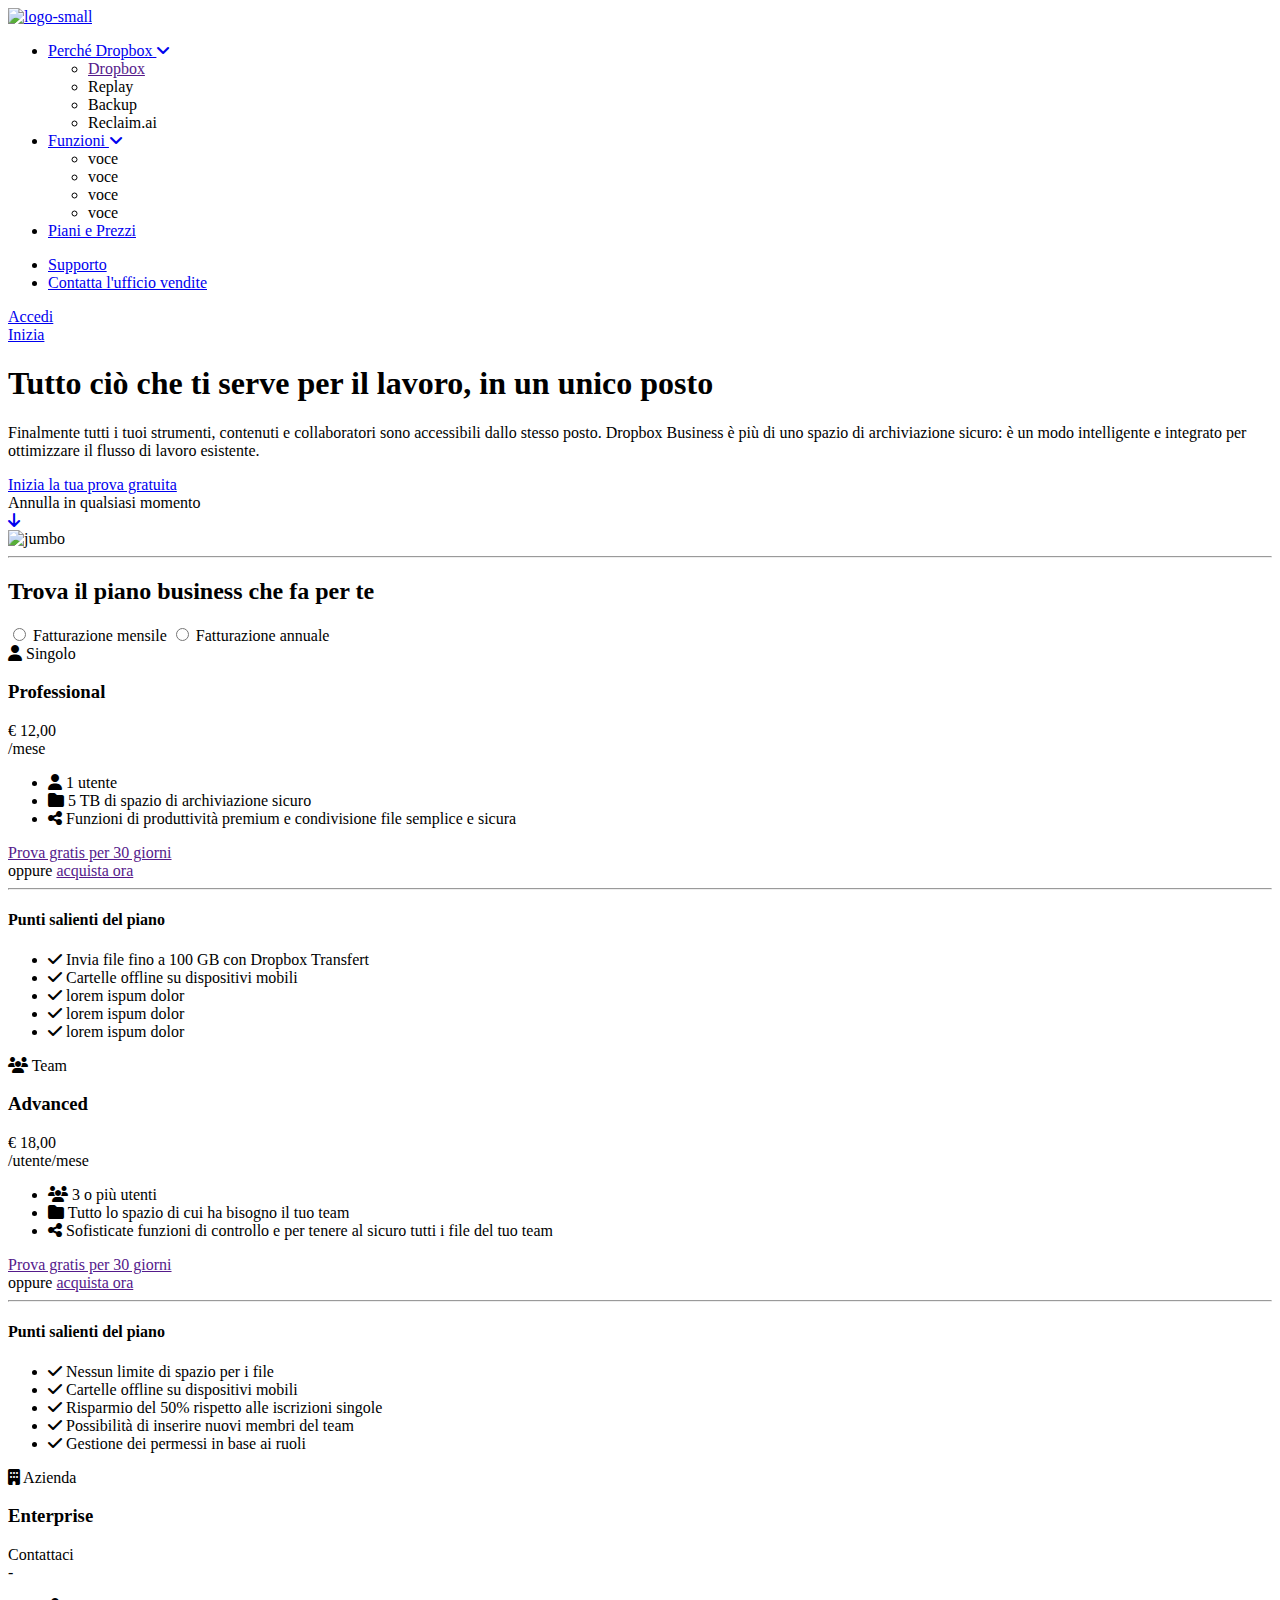
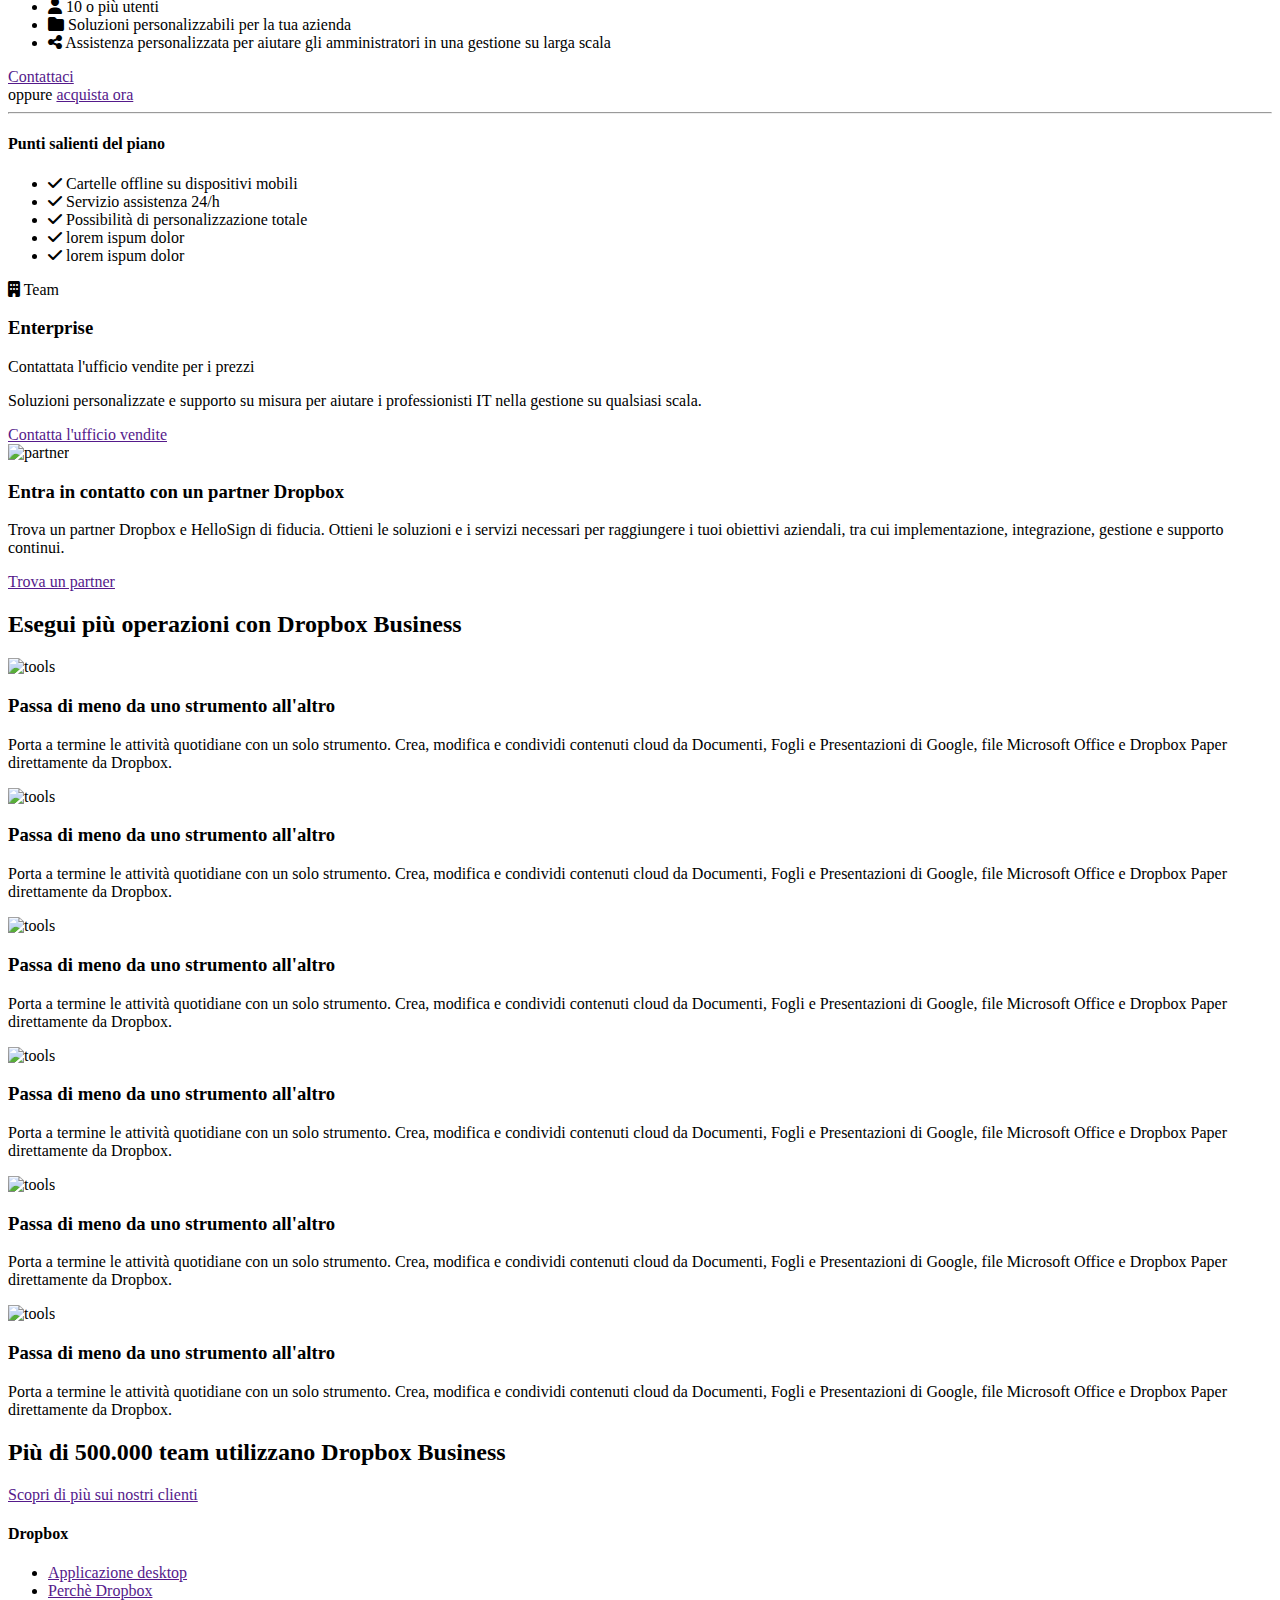
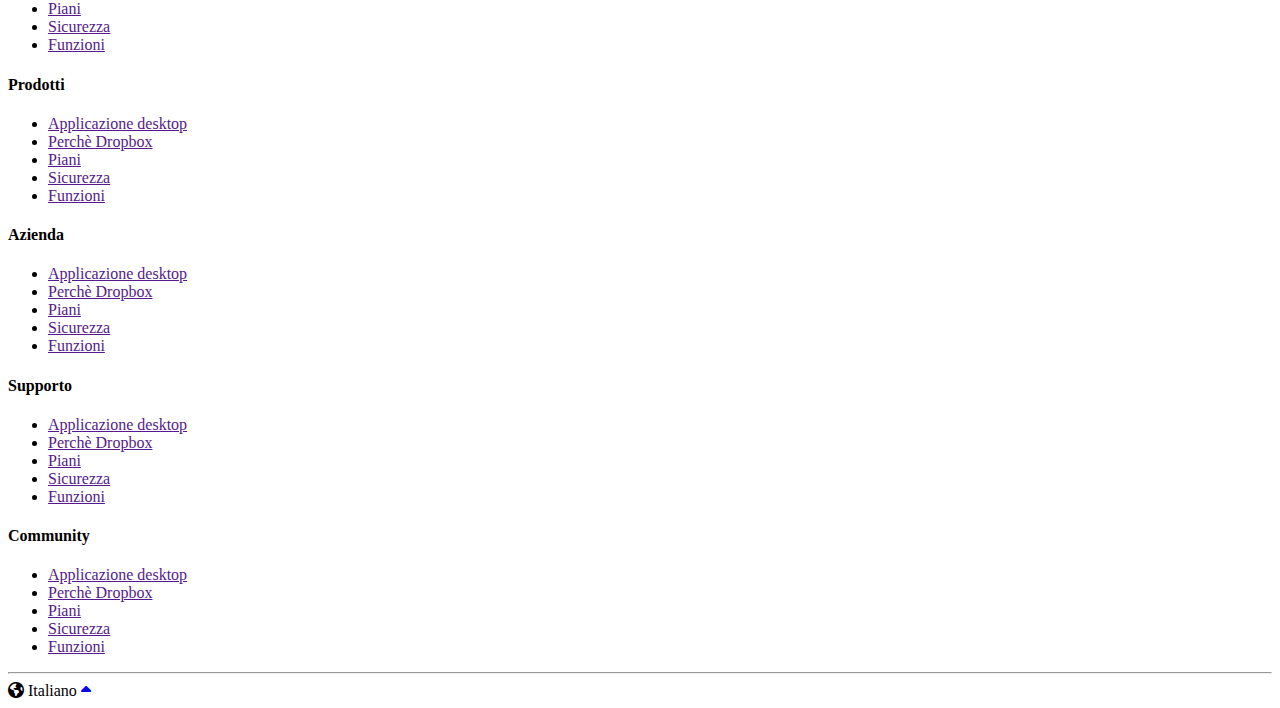
==== bonus/index.html @ 480f5fc9 "[UPD] Started bonus folder" ====
<!DOCTYPE html>
<html lang="en">
  <head>
    <meta charset="UTF-8">
    <meta name="viewport" content="width=device-width, initial-scale=1.0">
    <title>Dropbox</title>
    <link rel="stylesheet" href="https://cdnjs.cloudflare.com/ajax/libs/font-awesome/6.7.2/css/all.min.css" integrity="sha512-Evv84Mr4kqVGRNSgIGL/F/aIDqQb7xQ2vcrdIwxfjThSH8CSR7PBEakCr51Ck+w+/U6swU2Im1vVX0SVk9ABhg==" crossorigin="anonymous" referrerpolicy="no-referrer"/>
    <link rel="stylesheet" href="./css/style.css">
  </head>
  <body>
    <!-- header -->
    <header class="font-14">
      <div class="header-content d-flex">
        <div class="col-50 py-10 mr-30">
          <a href="index.html">
            <img src="./img/logo-small.png" alt="logo-small" class="v-align-middle mr-20">
          </a>
          <ul class="inline-block v-align-middle">
            <li class="mr-30 dropdown">
              <a href="#find-out-more">Perché Dropbox <i class="fa-solid fa-angle-down"></i></a>
              <div class="dropdown-content">
                <ul class="dropdown-list">
                  <li>
                    <a href="">Dropbox</a>
                  </li>
                  <li>Replay</li>
                  <li>Backup</li>
                  <li>Reclaim.ai</li>
                </ul>
              </div>
            </li>
            <li class="mr-30 dropdown">
              <a href="#showcase">Funzioni <i class="fa-solid fa-angle-down"></i></a>
              <div class="dropdown-content">
                <ul class="dropdown-list">
                  <li>voce</li>
                  <li>voce</li>
                  <li>voce</li>
                  <li>voce</li>
                </ul>
              </div>
            </li>
            <li>
              <a href="#plan-title">Piani e Prezzi</a>
            </li>
          </ul> 
        </div>
        <div class="col-50 py-10 text-end">
          <ul class="inline-block v-align-middle">
            <li><a href="#footer-support">Supporto</a></li>
            <li class="ml-20"><a href="#footer-support">Contatta l'ufficio vendite</a></li>
          </ul>
          <div class="btn-header ml-20 inline-block v-align-middle">
            <a href="#">Accedi</a>
          </div>
          <div class="btn-header bg-blue inline-block v-align-middle">
            <a href="#" class="bg-blue">Inizia</a>
          </div>
        </div>
      </div>
    </header>
    <!-- main -->
    <main class="pt-70">
      <!-- jumbo -->
      <div id="jumbotron">
        <div class="container-jumbo">
          <h1 class="font-60">Tutto ciò che ti serve per il lavoro, in un unico posto</h1>
          <div class="d-flex">  
            <div class="col-30 pt-30">
              <div class="content-jumbo font-13">
                <p>Finalmente tutti i tuoi strumenti, contenuti e collaboratori sono accessibili dallo stesso posto. Dropbox Business è più di uno spazio di archiviazione sicuro: è un modo intelligente e integrato per ottimizzare il flusso di lavoro esistente.</p>
                <div class="btn bg-blue my-30 inline-block">
                  <a href="#" class="bg-blue">Inizia la tua prova gratuita</a>
                </div>
                <div>Annulla in qualsiasi momento</div>
                <a href="#plan-title">
                  <i class="fa-solid fa-arrow-down jumbo-arrow font-30 my-30"></i>
                </a>
              </div>
            </div>
            <div class="col-70 pt-30">
              <img src="./img/jumbo.png" alt="jumbo">
            </div>
          </div>
        </div>
      </div>
      <div class="hr-style">
        <hr>
      </div>
      <!-- business plannings -->
      <div class="container">
        <h2 class="font-30" id="plan-title">Trova il piano business che fa per te</h2>
          <div class="plan-buttons font-12">
            <input type="radio" name="ricorrenza" value="mensile"><span class="mr-50"> Fatturazione mensile</span>
            <input type="radio" name="ricorrenza" value="annuale"><span> Fatturazione annuale</span>
          </div>
        <div class="d-flex justify-content-between">
          <!-- 1st card -->
          <div class="col-30 plan-card">
            <div class="plan-card-title font-12">
              <i class="fa-solid fa-user"></i> Singolo
            </div>
            <div class="plan-card-content font-14 p-30">
              <h3 class="font-18">Professional</h3>
              <div class="price font 13">&euro; 12,00</div>
              <div class="recurring font-12">/mese</div>
              <ul>
                <li class="d-flex">
                  <i class="fa-solid fa-user"></i>
                  <span class="ml-5">1 utente</span>
                </li>
                <li class="d-flex">
                  <i class="fa-solid fa-folder"></i>
                  <span class="ml-5">5 TB di spazio di archiviazione sicuro</span>
                </li>
                <li class="d-flex">
                  <i class="fa-solid fa-share-nodes"></i>
                  <span class="ml-5">Funzioni di produttività premium e condivisione file semplice e sicura</span>
                </li>
              </ul>
              <div class="btn bg-blue text-center">
                <a href="" class="bg-blue">Prova gratis per 30 giorni</a>
              </div>
              <div class="buy-now">
                oppure <a href="" class="unstyled">acquista ora</a>
              </div>
              <hr class="col-30">
              <h4 class="font-12">Punti salienti del piano</h4>
              <ul>
                <li>
                  <div class="d-flex">
                    <i class="fa-solid fa-check color-blue"></i>
                    <span class="ml-5">Invia file fino a 100 GB con Dropbox Transfert</span>
                  </div>
                </li>
                <li>
                  <div class="d-flex">
                    <i class="fa-solid fa-check color-blue"></i>
                    <span class="ml-5">Cartelle offline su dispositivi mobili</span>
                  </div>
                </li>
                <li>
                  <div class="d-flex plan-info-hidden">
                    <i class="fa-solid fa-check color-blue"></i>
                    <span class="ml-5">lorem ispum dolor</span>
                  </div>
                </li>
                <li>
                  <div class="d-flex plan-info-hidden">
                    <i class="fa-solid fa-check color-blue"></i>
                    <span class="ml-5">lorem ispum dolor</span>
                  </div>
                </li>
                <li>
                  <div class="d-flex plan-info-hidden">
                    <i class="fa-solid fa-check color-blue"></i>
                    <span class="ml-5">lorem ispum dolor</span>
                  </div>
                </li>
              </ul>
            </div>
          </div>
          <!-- 2nd card -->
          <div class="col-30 plan-card">
            <div class="plan-card-title font-12">
              <i class="fa-solid fa-users"></i> Team
            </div>
            <div class="plan-card-content font-14 p-30">
              <h3 class="font-18">Advanced</h3>
              <div class="price font 13">&euro; 18,00</div>
              <div class="recurring font-12">/utente/mese</div>
              <ul>
                <li class="d-flex">
                  <i class="fa-solid fa-users"></i>
                  <span class="ml-5">3 o più utenti</span>
                </li>
                <li class="d-flex">
                  <i class="fa-solid fa-folder"></i>
                  <span class="ml-5">Tutto lo spazio di cui ha bisogno il tuo team</span>
                </li>
                <li class="d-flex">
                  <i class="fa-solid fa-share-nodes"></i>
                  <span class="ml-5">Sofisticate funzioni di controllo e per tenere al sicuro tutti i file del tuo team</span>
                </li>
              </ul>
              <div class="btn bg-blue text-center">
                <a href="" class="bg-blue">Prova gratis per 30 giorni</a>
              </div>
              <div class="buy-now">
                oppure <a href="" class="unstyled">acquista ora</a>
              </div>
              <hr class="col-30">
              <h4 class="font-12">Punti salienti del piano</h4>
              <ul>
                <li>
                  <div class="d-flex">
                    <i class="fa-solid fa-check color-blue"></i>
                    <span class="ml-5">Nessun limite di spazio per i file</span>
                  </div>
                </li>
                <li>
                  <div class="d-flex">
                    <i class="fa-solid fa-check color-blue"></i>
                    <span class="ml-5">Cartelle offline su dispositivi mobili</span>
                  </div>
                </li>
                <li>
                  <div class="d-flex">
                    <i class="fa-solid fa-check color-blue"></i>
                    <span class="ml-5">Risparmio del 50% rispetto alle iscrizioni singole</span>
                  </div>
                </li>
                <li>
                  <div class="d-flex">
                    <i class="fa-solid fa-check color-blue"></i>
                    <span class="ml-5">Possibilità di inserire nuovi membri del team</span>
                  </div>
                </li>
                <li>
                  <div class="d-flex">
                    <i class="fa-solid fa-check color-blue"></i>
                    <span class="ml-5">Gestione dei permessi in base ai ruoli</span>
                  </div>
                </li>
              </ul>
            </div>
          </div>
          <!-- 3rd card -->
          <div class="col-30 plan-card">
            <div class="plan-card-title font-12">
              <i class="fa-solid fa-building"></i> Azienda
            </div>
            <div class="plan-card-content font-14 p-30">
              <h3 class="font-18">Enterprise</h3>
              <div class="price font 13">Contattaci</div>
              <div class="recurring font-12">-</div>
              <ul>
                <li class="d-flex">
                  <i class="fa-solid fa-user"></i>
                  <span class="ml-5">10 o più utenti</span>
                </li>
                <li class="d-flex">
                  <i class="fa-solid fa-folder"></i>
                  <span class="ml-5">Soluzioni personalizzabili per la tua azienda</span>
                </li>
                <li class="d-flex">
                  <i class="fa-solid fa-share-nodes"></i>
                  <span class="ml-5">Assistenza personalizzata per aiutare gli amministratori in una gestione su larga scala</span>
                </li>
              </ul>
              <div class="btn bg-blue text-center">
                <a href="" class="bg-blue">Contattaci</a>
              </div>
              <div class="buy-now">
                oppure <a href="" class="unstyled">acquista ora</a>
              </div>
              <hr class="col-30">
              <h4 class="font-12">Punti salienti del piano</h4>
              <ul>
                <li>
                  <div class="d-flex">
                    <i class="fa-solid fa-check color-blue"></i>
                    <span class="ml-5">Cartelle offline su dispositivi mobili</span>
                  </div>
                </li>
                <li>
                  <div class="d-flex">
                    <i class="fa-solid fa-check color-blue"></i>
                    <span class="ml-5">Servizio assistenza 24/h</span>
                  </div>
                </li>
                <li>
                  <div class="d-flex">
                    <i class="fa-solid fa-check color-blue"></i>
                    <span class="ml-5">Possibilità di personalizzazione totale</span>
                  </div>
                </li>
                <li>
                  <div class="d-flex plan-info-hidden">
                    <i class="fa-solid fa-check color-blue"></i>
                    <span class="ml-5">lorem ispum dolor</span>
                  </div>
                </li>
                <li>
                  <div class="d-flex plan-info-hidden">
                    <i class="fa-solid fa-check color-blue"></i>
                    <span class="ml-5">lorem ispum dolor</span>
                  </div>
                </li>
              </ul>
            </div>
          </div>
        </div>
        <!-- bottom card -->
        <div class="col-100 plan-card mt-40">
          <div class="plan-card-title font-12">
            <i class="fa-solid fa-building"></i> Team
          </div>
          <div class="plan-card-content font-14">
            <div class="d-flex justify-content-between">
              <div class="col-70">
                <div class="plan-card-content font-14 p-30">
                  <h3 class="font-18" id="enterprise">Enterprise</h3>
                  <div class="price font 13">Contattata l'ufficio vendite per i prezzi</div>
                  <p class="font-12" id="enterprise-text">Soluzioni personalizzate e supporto su misura per aiutare i professionisti IT nella gestione su qualsiasi scala.</p>
                </div>
              </div>
              <div class="text-end">
                <div class="btn bg-blue text-center inline-block font-12"  id="enterprise-btn">
                  <a href="" class="bg-blue">Contatta l'ufficio vendite</a>
                </div>
              </div>
            </div>
          </div>
        </div> 
      </div>
      <!-- partnership board -->
      <div class="container">
        <div class="col-100 my-100 d-flex">
          <div class="col-70">
            <img src="./img/partner.png" alt="partner">
          </div>
          <div class="col-30 pt-50 p-30">
            <h3>Entra in contatto con un partner Dropbox</h3>
            <p class="my-30 font-12 line-1dot5">Trova un partner Dropbox e HelloSign di fiducia. Ottieni le soluzioni e i servizi necessari per raggiungere i tuoi obiettivi aziendali, tra cui implementazione, integrazione, gestione e supporto continui.</p>
            <div class="btn bg-blue font-12 text-center inline-block"  id="partner-btn">
              <a href="">Trova un partner</a>
            </div>
          </div>
        </div>
      </div>
      <!-- showcase -->
      <div class="container" id="showcase">
        <h2 class="my-50 font-30">Esegui più operazioni con Dropbox Business</h2>
        <div class="d-flex flex-wrap justify-content-between gap-y">
          <!-- showcase card 1 -->
          <div class="col-30 py-20 px-30">
            <img src="./img/business-feature-switching-tools.png" alt="tools" class="col-100">
            <h3 class="font-14 my-15">Passa di meno da uno strumento all'altro</h3>
            <p class="font-12">Porta a termine le attività quotidiane con un solo strumento. Crea, modifica e condividi contenuti cloud da Documenti, Fogli e Presentazioni di Google, file Microsoft Office e Dropbox Paper direttamente da Dropbox.</p>
          </div>
          <!-- showcase card 2 -->
          <div class="col-30 py-20 px-30">
            <img src="./img/business-feature-send-files-it.png" alt="tools" class="col-100">
            <h3 class="font-14 my-15">Passa di meno da uno strumento all'altro</h3>
            <p class="font-12">Porta a termine le attività quotidiane con un solo strumento. Crea, modifica e condividi contenuti cloud da Documenti, Fogli e Presentazioni di Google, file Microsoft Office e Dropbox Paper direttamente da Dropbox.</p>
          </div>
          <!--showcase card 3  -->
          <div class="col-30 py-20 px-30">
            <img src="./img/business-feature-coordinate-it.png" alt="tools" class="col-100">
            <h3 class="font-14 my-15">Passa di meno da uno strumento all'altro</h3>
            <p class="font-12">Porta a termine le attività quotidiane con un solo strumento. Crea, modifica e condividi contenuti cloud da Documenti, Fogli e Presentazioni di Google, file Microsoft Office e Dropbox Paper direttamente da Dropbox.</p>
          </div>
          <!-- showcase card 4 -->
          <div class="col-30 py-20 px-30">
            <img src="./img/business-feature-integrations-it.png" alt="tools" class="col-100">
            <h3 class="font-14 my-15">Passa di meno da uno strumento all'altro</h3>
            <p class="font-12">Porta a termine le attività quotidiane con un solo strumento. Crea, modifica e condividi contenuti cloud da Documenti, Fogli e Presentazioni di Google, file Microsoft Office e Dropbox Paper direttamente da Dropbox.</p>
          </div>
          <!-- showcase card 5  -->
          <div class="col-30 py-20 px-30">
            <img src="./img/business-feature-multi-device.png" alt="tools" class="col-100">
            <h3 class="font-14 my-15">Passa di meno da uno strumento all'altro</h3>
            <p class="font-12">Porta a termine le attività quotidiane con un solo strumento. Crea, modifica e condividi contenuti cloud da Documenti, Fogli e Presentazioni di Google, file Microsoft Office e Dropbox Paper direttamente da Dropbox.</p>
          </div>
          <!-- showcase card 6  -->
          <div class="col-30 py-20 px-30">
            <img src="./img/business-feature-security.png" alt="tools" class="col-100">
            <h3 class="font-14 my-15">Passa di meno da uno strumento all'altro</h3>
            <p class="font-12">Porta a termine le attività quotidiane con un solo strumento. Crea, modifica e condividi contenuti cloud da Documenti, Fogli e Presentazioni di Google, file Microsoft Office e Dropbox Paper direttamente da Dropbox.</p>
          </div> 
        </div>
        <!-- showcase bottom -->
        <h2 class="col-50 mt-100 pl-30 font-30" id="find-out-more">Più di 500.000 team utilizzano Dropbox Business</h2>
        <div class="mt-40 mb-100 pl-30 font-12">
          <a href="" class="unstyled">Scopri di più sui nostri clienti</a>
        </div>
      </div> 
    </main>
    <!-- footer -->
    <footer>
      <div class="container-jumbo" id="footer-support">
        <div class="upper-footer d-flex justify-content-between">
          <!-- dropbox -->
          <div class="col-20">
            <h4 class="my-30">Dropbox</h4>
            <ul class="font-12">
              <li>
                <a href="">Applicazione desktop</a>
              </li>
              <li>
                <a href="">Perchè Dropbox</a>
              </li>
              <li>
                <a href="">Piani</a>
              </li>
              <li>
                <a href="">Sicurezza</a>
              </li>
              <li>
                <a href="">Funzioni</a>
              </li>
            </ul>
          </div>
          <!-- prodotti -->
          <div class="col-20">
            <h4 class="my-30">Prodotti</h4>
            <ul class="font-12">
              <li>
                <a href="">Applicazione desktop</a>
              </li>
              <li>
                <a href="">Perchè Dropbox</a>
              </li>
              <li>
                <a href="">Piani</a>
              </li>
              <li>
                <a href="">Sicurezza</a>
              </li>
              <li>
                <a href="">Funzioni</a>
              </li>
            </ul>
          </div>
          <!-- azienda -->
          <div class="col-20">
            <h4 class="my-30">Azienda</h4>
            <ul class="font-12">
              <li>
                <a href="">Applicazione desktop</a>
              </li>
              <li>
                <a href="">Perchè Dropbox</a>
              </li>
              <li>
                <a href="">Piani</a>
              </li>
              <li>
                <a href="">Sicurezza</a>
              </li>
              <li>
                <a href="">Funzioni</a>
              </li>
            </ul>
          </div>
          <!-- supporto -->
          <div class="col-20">
            <h4 class="my-30">Supporto</h4>
            <ul class="font-12">
              <li>
                <a href="">Applicazione desktop</a>
              </li>
              <li>
                <a href="">Perchè Dropbox</a>
              </li>
              <li>
                <a href="">Piani</a>
              </li>
              <li>
                <a href="">Sicurezza</a>
              </li>
              <li>
                <a href="">Funzioni</a>
              </li>
            </ul>
          </div>
          <!-- community -->
          <div class="col-20">
            <h4 class="my-30">Community</h4>
            <ul class="font-12">
              <li>
                <a href="">Applicazione desktop</a>
              </li>
              <li>
                <a href="">Perchè Dropbox</a>
              </li>
              <li>
                <a href="">Piani</a>
              </li>
              <li>
                <a href="">Sicurezza</a>
              </li>
              <li>
                <a href="">Funzioni</a>
              </li>
            </ul>
          </div>
        </div>
        <!-- laguage -->
        <hr class="col-20 mt-40 color-grey">
        <div class="mt-40 color-grey pb-40">
          <i class="fa-solid fa-earth-americas pr-10"></i>
          <span class="language">Italiano</span>
          <span class="dropdown">
            <a href="#" id="language-caret"><i class="fa-solid fa-caret-up font-12"></i></a>
          </span>
        </div>
      </div>
    </footer> 
  </body>
</html>
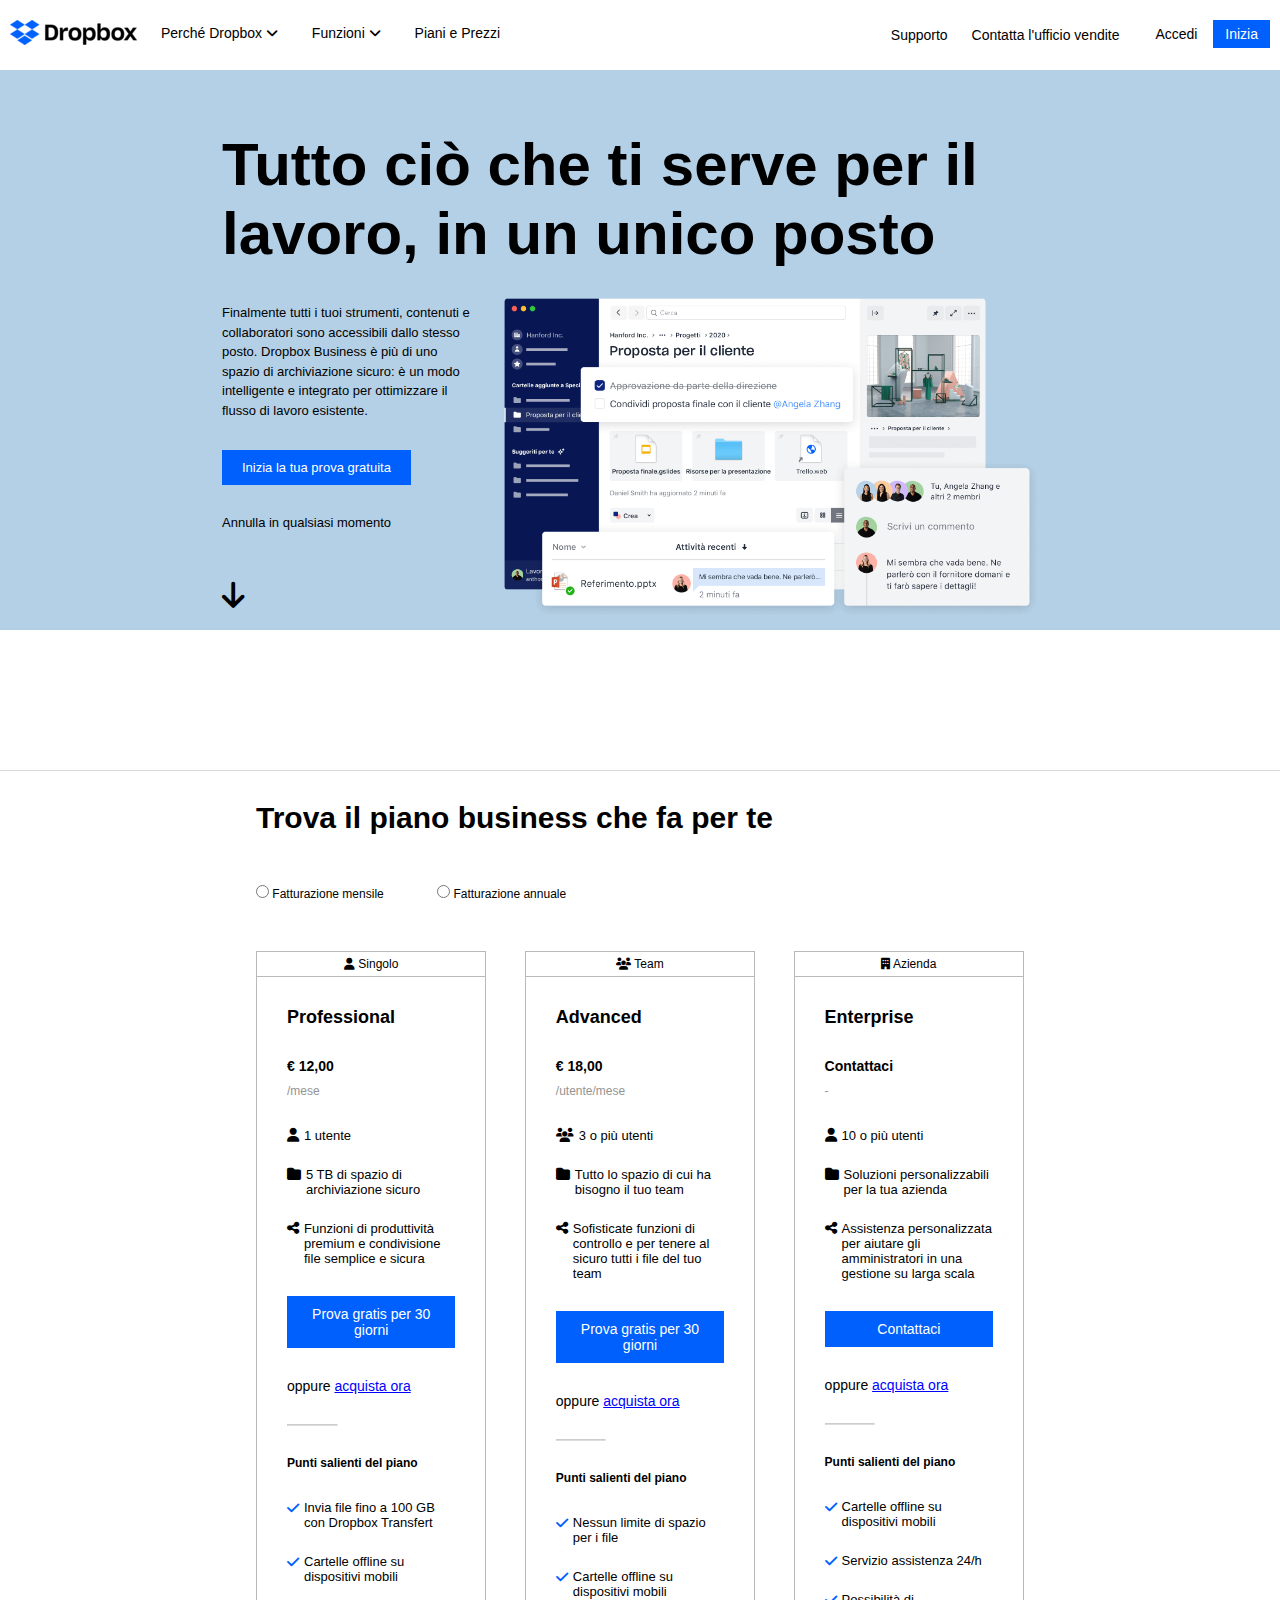
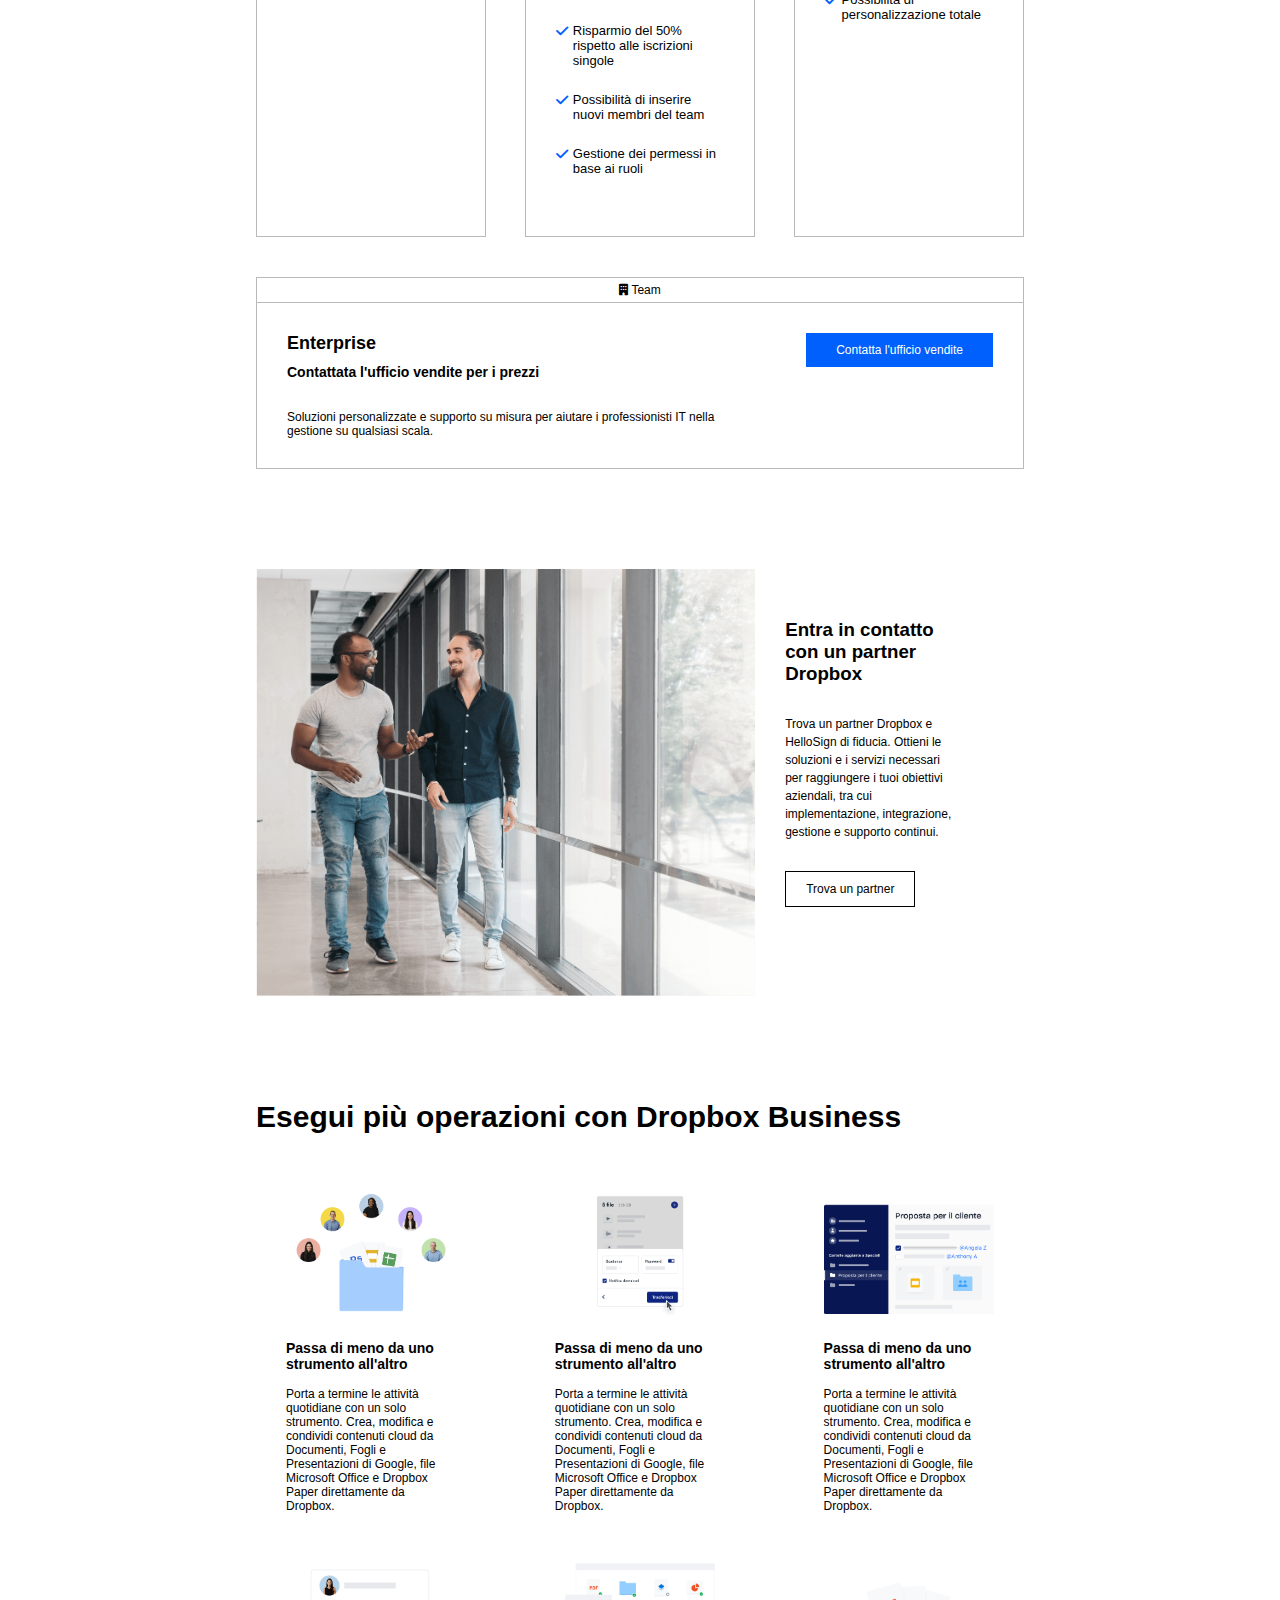
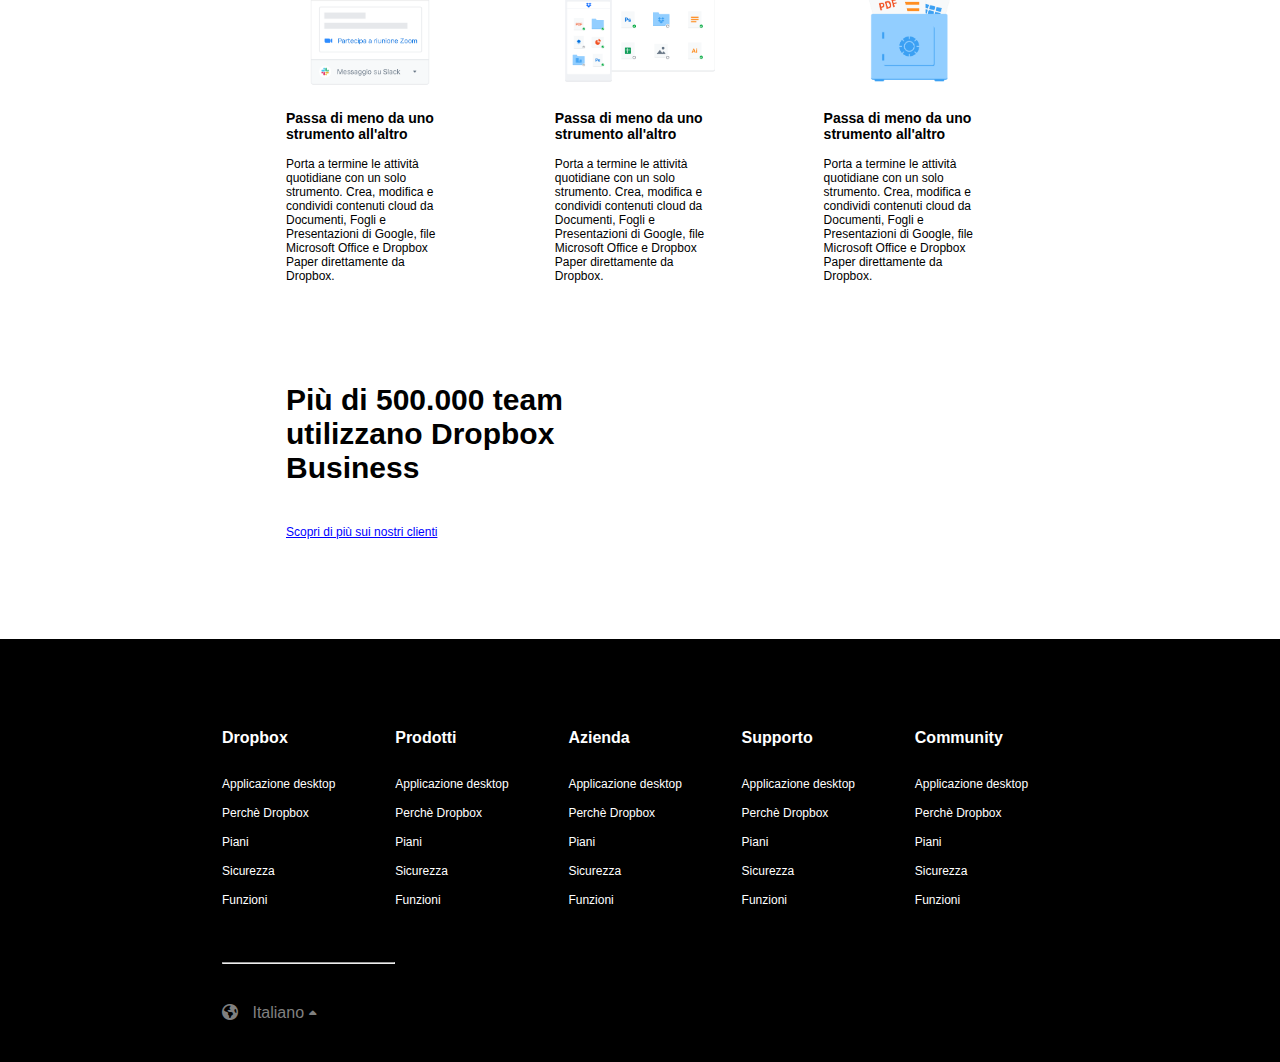
==== commit 39b3ecd0: "[FEAT] Done index header and footer dropdowns" ====
--- a/bonus/index.html
+++ b/bonus/index.html
@@ -19,24 +19,38 @@
             <li class="mr-30 dropdown">
               <a href="#find-out-more">Perché Dropbox <i class="fa-solid fa-angle-down"></i></a>
               <div class="dropdown-content">
-                <ul class="dropdown-list">
-                  <li>
-                    <a href="">Dropbox</a>
-                  </li>
-                  <li>Replay</li>
-                  <li>Backup</li>
-                  <li>Reclaim.ai</li>
+                <ul class="dropdown-list font-13">
+                  <li>
+                    <a href="#"><i class="fa-brands fa-dropbox pr-10"></i>Dropbox</a>
+                  </li>
+                  <li>
+                    <a href="#"><i class="fa-solid fa-backward-fast pr-10"></i>Replay</a>
+                  </li>
+                  <li>
+                    <a href="#"><i class="fa-solid fa-clock-rotate-left pr-10"></i>Backup</a>
+                  </li>
+                  <li>
+                    <a href="#"><i class="fa-solid fa-sitemap pr-10"></i>Reclaim.ai</a>
+                  </li>
                 </ul>
               </div>
             </li>
             <li class="mr-30 dropdown">
               <a href="#showcase">Funzioni <i class="fa-solid fa-angle-down"></i></a>
               <div class="dropdown-content">
-                <ul class="dropdown-list">
-                  <li>voce</li>
-                  <li>voce</li>
-                  <li>voce</li>
-                  <li>voce</li>
+                <ul class="dropdown-list font-13">
+                  <li>
+                    <a href="#"><i class="fa-brands fa-dropbox pr-10"></i>Dropbox</a>
+                  </li>
+                  <li>
+                    <a href="#"><i class="fa-solid fa-backward-fast pr-10"></i>Replay</a>
+                  </li>
+                  <li>
+                    <a href="#"><i class="fa-solid fa-clock-rotate-left pr-10"></i>Backup</a>
+                  </li>
+                  <li>
+                    <a href="#"><i class="fa-solid fa-sitemap pr-10"></i>Reclaim.ai</a>
+                  </li>
                 </ul>
               </div>
             </li>
@@ -491,9 +505,16 @@
         <hr class="col-20 mt-40 color-grey">
         <div class="mt-40 color-grey pb-40">
           <i class="fa-solid fa-earth-americas pr-10"></i>
-          <span class="language">Italiano</span>
+          <span>Italiano</span>
           <span class="dropdown">
             <a href="#" id="language-caret"><i class="fa-solid fa-caret-up font-12"></i></a>
+            <ul class="dropdown-content language">
+              <li><a href="#">Italiano</a></li>
+              <li><a href="#">Inglese</a></li>
+              <li><a href="#">Spagnolo</a></li>
+              <li><a href="#">Tedesco</a></li>
+              <li><a href="#">Russo</a></li>
+            </ul>
           </span>
         </div>
       </div>
--- a/bonus/css/style.css
+++ b/bonus/css/style.css
@@ -0,0 +1,441 @@
+*{
+  padding: 0;
+  margin: 0;
+  box-sizing: border-box;
+}
+
+/* common */
+body{
+  font-family: Arial, Helvetica, sans-serif;
+  background-color: #fff;
+}
+
+.col-20{
+  width: 20%;
+}
+
+.col-30{
+  width: 30%;
+  min-width: 30%
+}
+
+.col-50{
+  width: 50%;
+}
+
+.col-70{
+  width: 65%;
+}
+
+.col-100{
+  width: 100%;
+}
+
+.container{
+  max-width: 60%;
+  margin: 0 auto;
+}
+
+a{
+  text-decoration: none;
+  color: black;
+}
+
+li{
+  list-style-type: none;
+}
+
+.fa-check{
+  padding-top: 1px;
+}
+
+/* utility */
+.font-12{
+  font-size: 12px;
+}
+
+.font-13{
+  font-size: 13px;
+}
+
+.font-14{
+  font-size: 14px;
+}
+
+.font-16{
+  font-size: 16px;
+}
+
+.font-18{
+  font-size: 18px;
+}
+
+.font-30{
+  font-size: 30px;
+}
+
+.font-60{
+  font-size: 60px;
+}
+
+.line-1dot5{
+  line-height: 1.5;
+}
+
+.py-10{
+  padding: 10px 0px;
+}
+
+.px-10{
+  padding: 0px 10px;
+}
+
+.pr-10{
+  padding-right: 10px;
+}
+
+.py-20{
+  padding: 20px 0px;
+}
+
+.px-30{
+  padding: 0px 30px;
+}
+
+.pt-30{
+  padding-top: 30px;
+}
+
+.p-30{
+  padding: 30px;
+}
+
+.pl-30{
+  padding-left: 30px;
+}
+
+.pb-40{
+  padding-bottom: 40px;
+}
+
+.pt-50{
+  padding-top: 50px;
+}
+
+.pt-70{
+  padding-top: 70px;
+}
+
+.ml-5{
+  margin-left: 5px;
+}
+
+.my-15{
+  margin: 15px 0px;
+}
+
+.ml-20{
+  margin-left: 20px;
+}
+
+.mr-20{
+  margin-right: 20px;
+}
+
+.mr-30{
+  margin-right: 30px;
+}
+
+.my-30{
+  margin: 30px 0px;
+}
+
+.my-40{
+  margin: 40px 0px;
+}
+
+.mt-40{
+  margin-top: 40px;
+}
+
+.mr-50{
+  margin-right: 50px;
+}
+
+.my-50{
+  margin: 50px 0px;
+}
+
+.mt-100{
+  margin-top: 100px;
+}
+
+.mb-100{
+  margin-bottom: 100px;
+}
+
+.my-100{
+  margin: 100px 0px;
+}
+
+.color-blue{
+  color: #0060FD;
+}
+
+.color-grey{
+  color: gray;
+}
+
+.unstyled{
+  text-decoration: underline;
+  color: blue;
+}
+
+.bg-blue{
+  background-color: #0060FD;
+  color: #fff;
+}
+
+.inline-block{
+  display: inline-block;
+}
+
+.text-center{
+  text-align: center;
+}
+
+.text-end{
+  text-align: end;
+}
+
+.v-align-middle{
+  vertical-align: middle;
+}
+
+.d-flex{
+  display: flex;
+}
+
+.flex-wrap{
+  flex-wrap: wrap;
+}
+
+.justify-content-between{
+  justify-content: space-between;
+}
+
+.gap-y{
+  gap: 40px 0px;
+}
+
+/* page content style */
+
+/* header */
+header{
+  width: 100%;
+  background-color: #fff;
+  font-weight: 100;
+  position: fixed;
+}
+
+.header-content{
+  max-width: 100%;
+  padding: 10px;
+}
+
+header ul li{
+  display: inline-block;
+  vertical-align: middle;
+}
+
+.btn-header{
+  padding: 6px 12px;
+}
+
+.btn{
+  padding: 10px 20px;
+}
+
+/* jumbo */
+#jumbotron{
+  max-width: 100%;
+  height: 560px;
+  background-color: #B4D0E6;
+}
+
+.container-jumbo{
+  max-width: 70%;
+  margin: 0 auto;
+  padding: 60px 0px 0px 30px;
+}
+
+h1{
+  font-weight: 900;
+}
+
+.content-jumbo{
+  font-weight: 100;
+}
+
+#jumbotron p{
+  margin-top: 5px;
+  padding-right: 10px;
+  line-height: 1.5;
+}
+
+img[alt="jumbo"]{
+  width: 100%;
+}
+
+.jumbo-arrow{
+  margin-top: 50px;
+}
+
+.hr-style hr{
+  margin-top: 140px;
+  height: 1px;
+  color: #dadada;
+  background-color: #dadada;
+  border: none;
+}
+
+/* plannings */
+#plan-title{
+  margin: 30px 0px 50px 0px;
+}
+
+.plan-buttons{
+  font-weight: 100;
+  margin-bottom: 50px;
+}
+
+.plan-card{
+  border: 1px solid rgb(185, 185, 185);
+}
+
+.plan-card-title{
+  border-bottom: 1px solid rgb(185, 185, 185);
+  text-align: center;
+  padding: 5px 10px;
+  font-weight: 100;
+}
+
+.plan-card-content{
+  font-weight: 100;
+}
+
+.d-flex .plan-card-content>*{
+  margin-bottom: 30px;
+}
+
+.price{
+  font-weight: 700;
+}
+
+.recurring{
+  color: #949494;
+  margin-top: -20px;
+}
+
+.plan-card-content ul li{
+  list-style-type: none;
+  margin: 24px 0px;
+}
+
+.plan-card-content hr{
+  border-bottom: 1px solid rgb(185, 185, 185);
+  opacity: 0.5;
+}
+
+.plan-card-content span{
+  font-size: 13px;
+}
+
+.plan-info-hidden{
+  display: none;
+}
+
+#enterprise{
+  margin-bottom: 10px;
+}
+
+#enterprise-btn{
+  margin: 30px;
+  padding: 10px 30px
+}
+
+#enterprise-text{
+  margin-bottom: 0;
+}
+
+/* partnership */
+img[alt=partner]{
+  width: 100%;
+}
+
+#partner-btn{
+  border: 1px solid black;
+  background-color: transparent;
+}
+
+/* footer */
+footer{
+  background-color: #000;
+  color: #fff;
+
+}
+
+.upper-footer ul li{
+  margin: 15px 0px;
+}
+
+.upper-footer a{
+  color: #fff;
+}
+
+#language-caret{
+  color: grey;
+}
+
+/* dropdown */
+.dropdown{
+  position: relative;
+}
+
+.dropdown-content{
+  display: none;
+  position: absolute;
+  background-color: #f9f9f9;
+  min-width: 120px;
+  box-shadow: 0px 8px 16px 0px rgba(0,0,0,0.2);
+  padding: 12px 16px;
+}
+
+.dropdown:hover .dropdown-content{
+  display: block;
+}
+
+.dropdown-list li{
+  display: block;
+  padding: 10px 0px;
+  border-bottom: 1px dashed gray;
+}
+
+.dropdown-list li:nth-child(1){
+  border-top: 1px dashed gray;
+}
+
+.language{
+  right: 0;
+  bottom: 0;
+  text-align: end;
+  min-width: unset;
+  margin: 17px 0px;
+  padding: 0px 15px 0px 0px;
+  background-color: black;
+}
+
+.language a{
+  color: grey;
+}
+
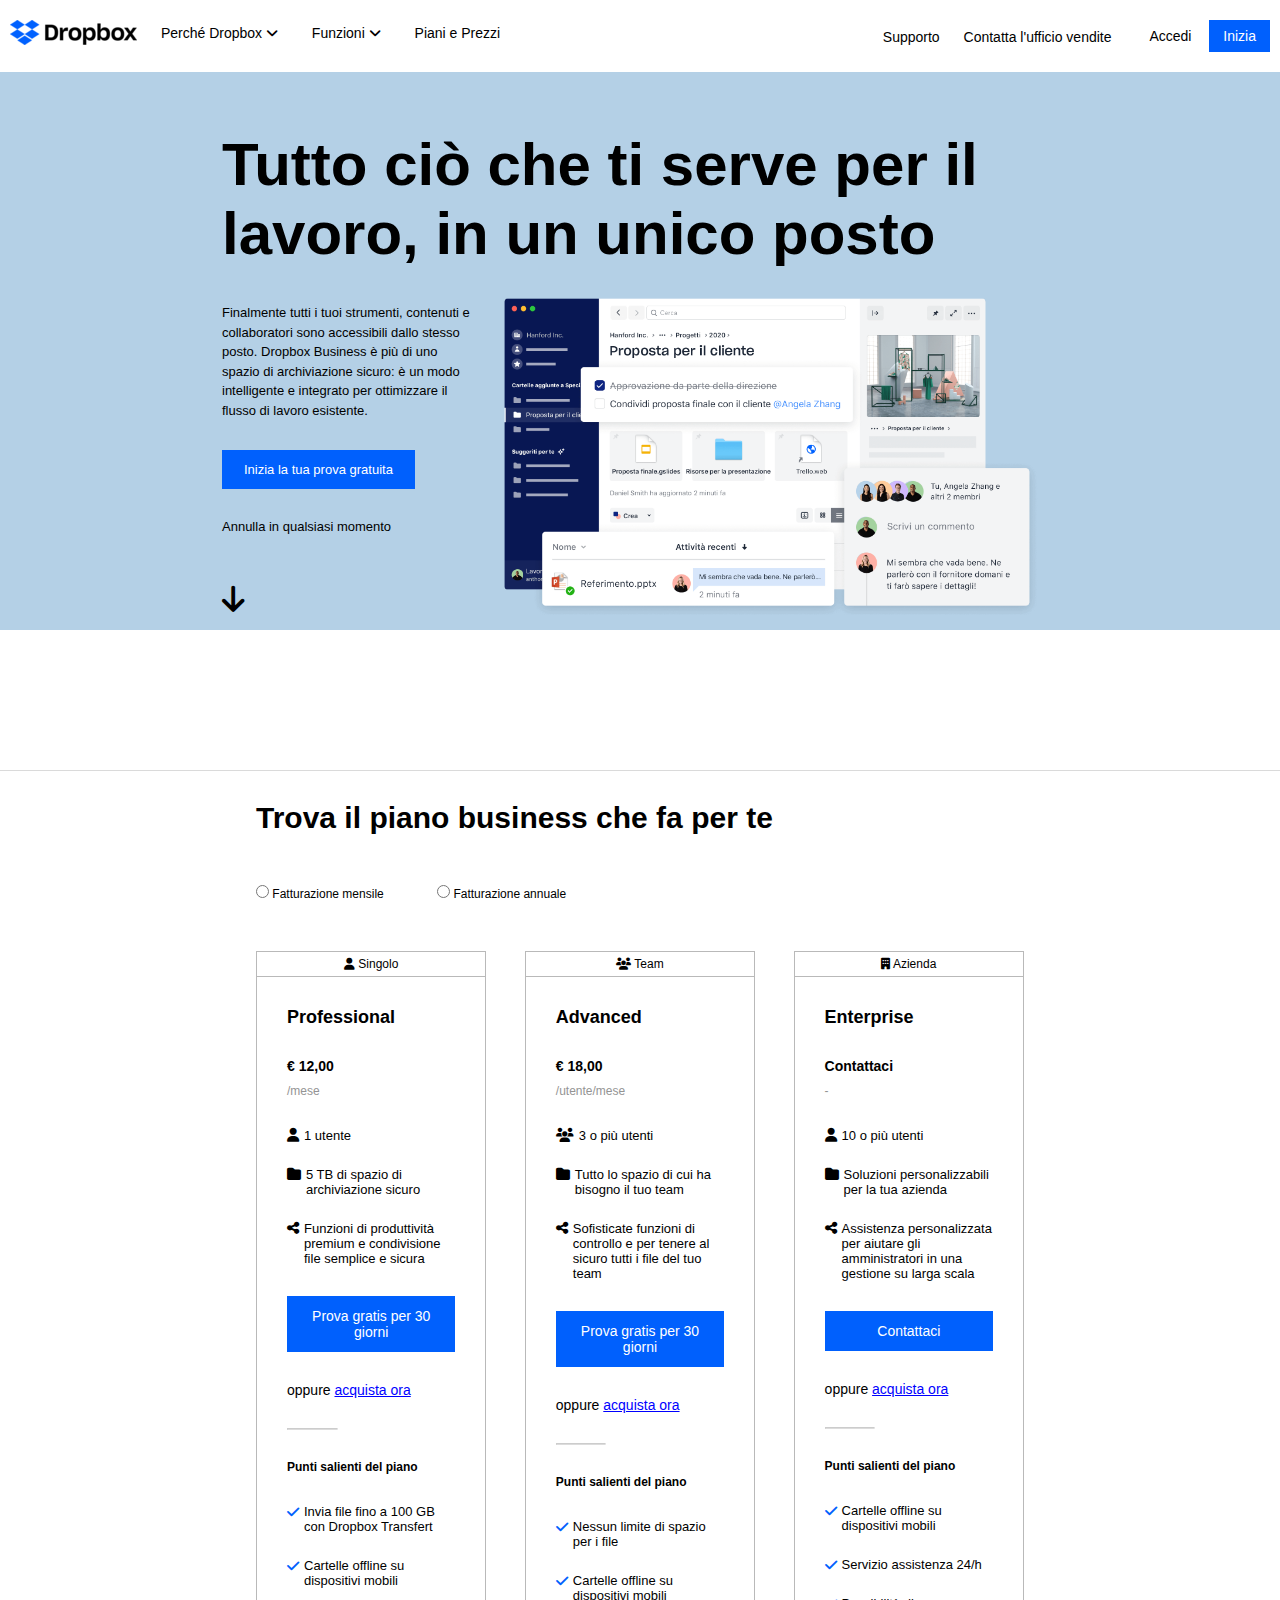
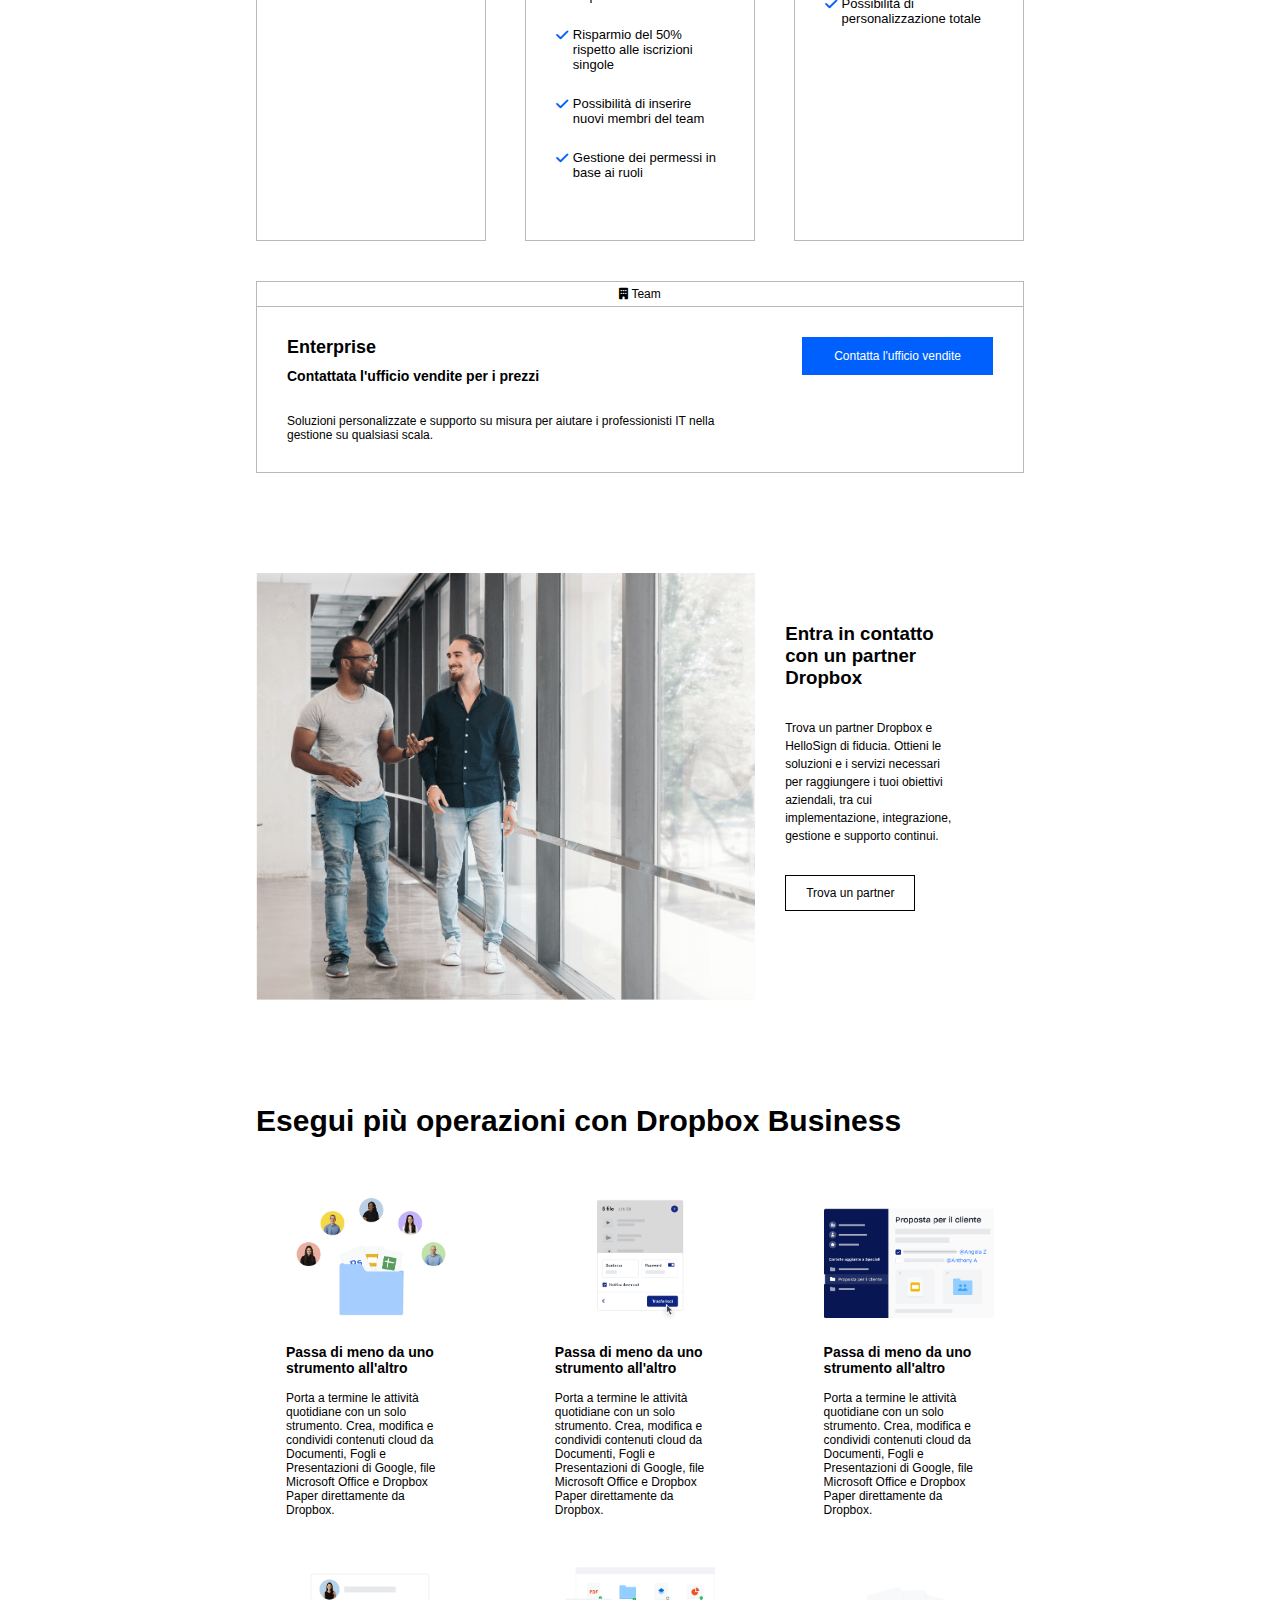
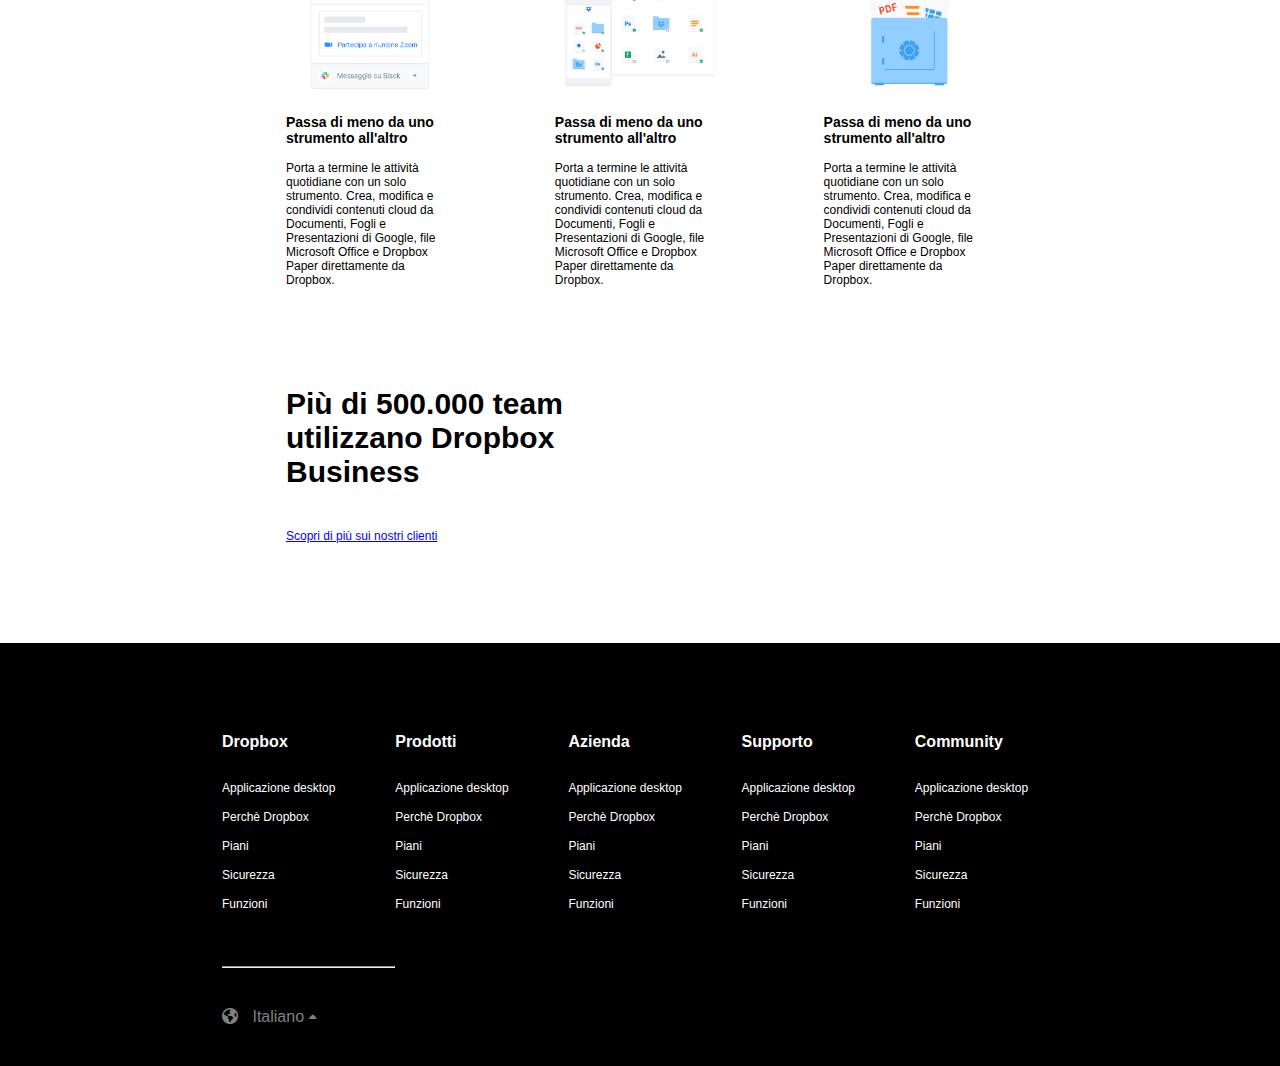
==== commit e9a77054: "[UPD] Done buttons hover" ====
--- a/bonus/index.html
+++ b/bonus/index.html
@@ -64,10 +64,10 @@
             <li><a href="#footer-support">Supporto</a></li>
             <li class="ml-20"><a href="#footer-support">Contatta l'ufficio vendite</a></li>
           </ul>
-          <div class="btn-header ml-20 inline-block v-align-middle">
+          <div class="btn-header btn-hov ml-20 inline-block v-align-middle">
             <a href="#">Accedi</a>
           </div>
-          <div class="btn-header bg-blue inline-block v-align-middle">
+          <div class="btn-header btn-hov bg-blue inline-block v-align-middle">
             <a href="#" class="bg-blue">Inizia</a>
           </div>
         </div>
@@ -83,7 +83,7 @@
             <div class="col-30 pt-30">
               <div class="content-jumbo font-13">
                 <p>Finalmente tutti i tuoi strumenti, contenuti e collaboratori sono accessibili dallo stesso posto. Dropbox Business è più di uno spazio di archiviazione sicuro: è un modo intelligente e integrato per ottimizzare il flusso di lavoro esistente.</p>
-                <div class="btn bg-blue my-30 inline-block">
+                <div class="btn btn-hov bg-blue my-30 inline-block">
                   <a href="#" class="bg-blue">Inizia la tua prova gratuita</a>
                 </div>
                 <div>Annulla in qualsiasi momento</div>
@@ -132,7 +132,7 @@
                   <span class="ml-5">Funzioni di produttività premium e condivisione file semplice e sicura</span>
                 </li>
               </ul>
-              <div class="btn bg-blue text-center">
+              <div class="btn btn-hov bg-blue text-center">
                 <a href="" class="bg-blue">Prova gratis per 30 giorni</a>
               </div>
               <div class="buy-now">
@@ -197,7 +197,7 @@
                   <span class="ml-5">Sofisticate funzioni di controllo e per tenere al sicuro tutti i file del tuo team</span>
                 </li>
               </ul>
-              <div class="btn bg-blue text-center">
+              <div class="btn btn-hov bg-blue text-center">
                 <a href="" class="bg-blue">Prova gratis per 30 giorni</a>
               </div>
               <div class="buy-now">
@@ -262,7 +262,7 @@
                   <span class="ml-5">Assistenza personalizzata per aiutare gli amministratori in una gestione su larga scala</span>
                 </li>
               </ul>
-              <div class="btn bg-blue text-center">
+              <div class="btn btn-hov bg-blue text-center">
                 <a href="" class="bg-blue">Contattaci</a>
               </div>
               <div class="buy-now">
@@ -320,7 +320,7 @@
                 </div>
               </div>
               <div class="text-end">
-                <div class="btn bg-blue text-center inline-block font-12"  id="enterprise-btn">
+                <div class="btn btn-hov bg-blue text-center inline-block font-12"  id="enterprise-btn">
                   <a href="" class="bg-blue">Contatta l'ufficio vendite</a>
                 </div>
               </div>
--- a/bonus/css/style.css
+++ b/bonus/css/style.css
@@ -250,10 +250,23 @@
 
 .btn-header{
   padding: 6px 12px;
+  border: 2px solid transparent;
 }
 
 .btn{
   padding: 10px 20px;
+  border: 2px solid transparent;
+}
+
+.btn-hov:hover{
+  color: #0060FD;
+  background-color: transparent;
+  border: 2px solid #0060FD;
+}
+
+.btn-hov:hover a{
+  color: #0060FD;
+  background-color: transparent;
 }
 
 /* jumbo */
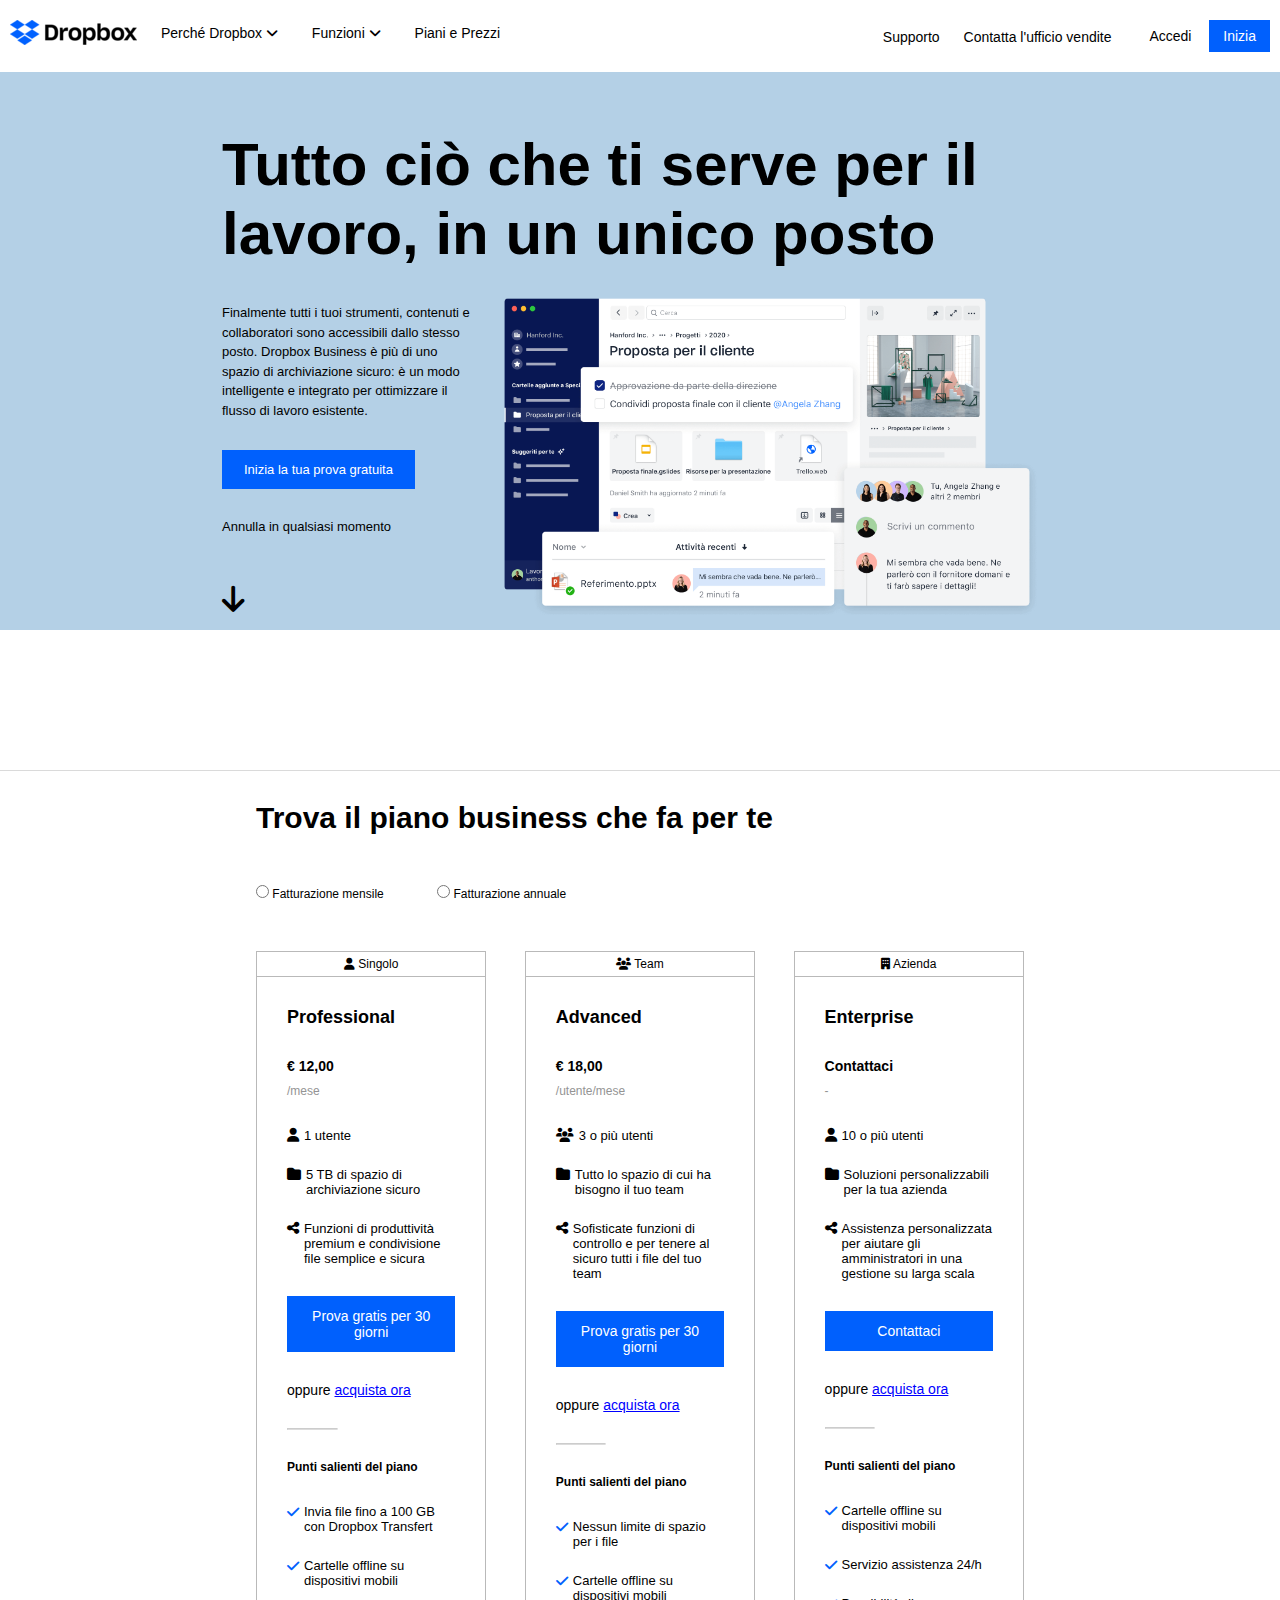
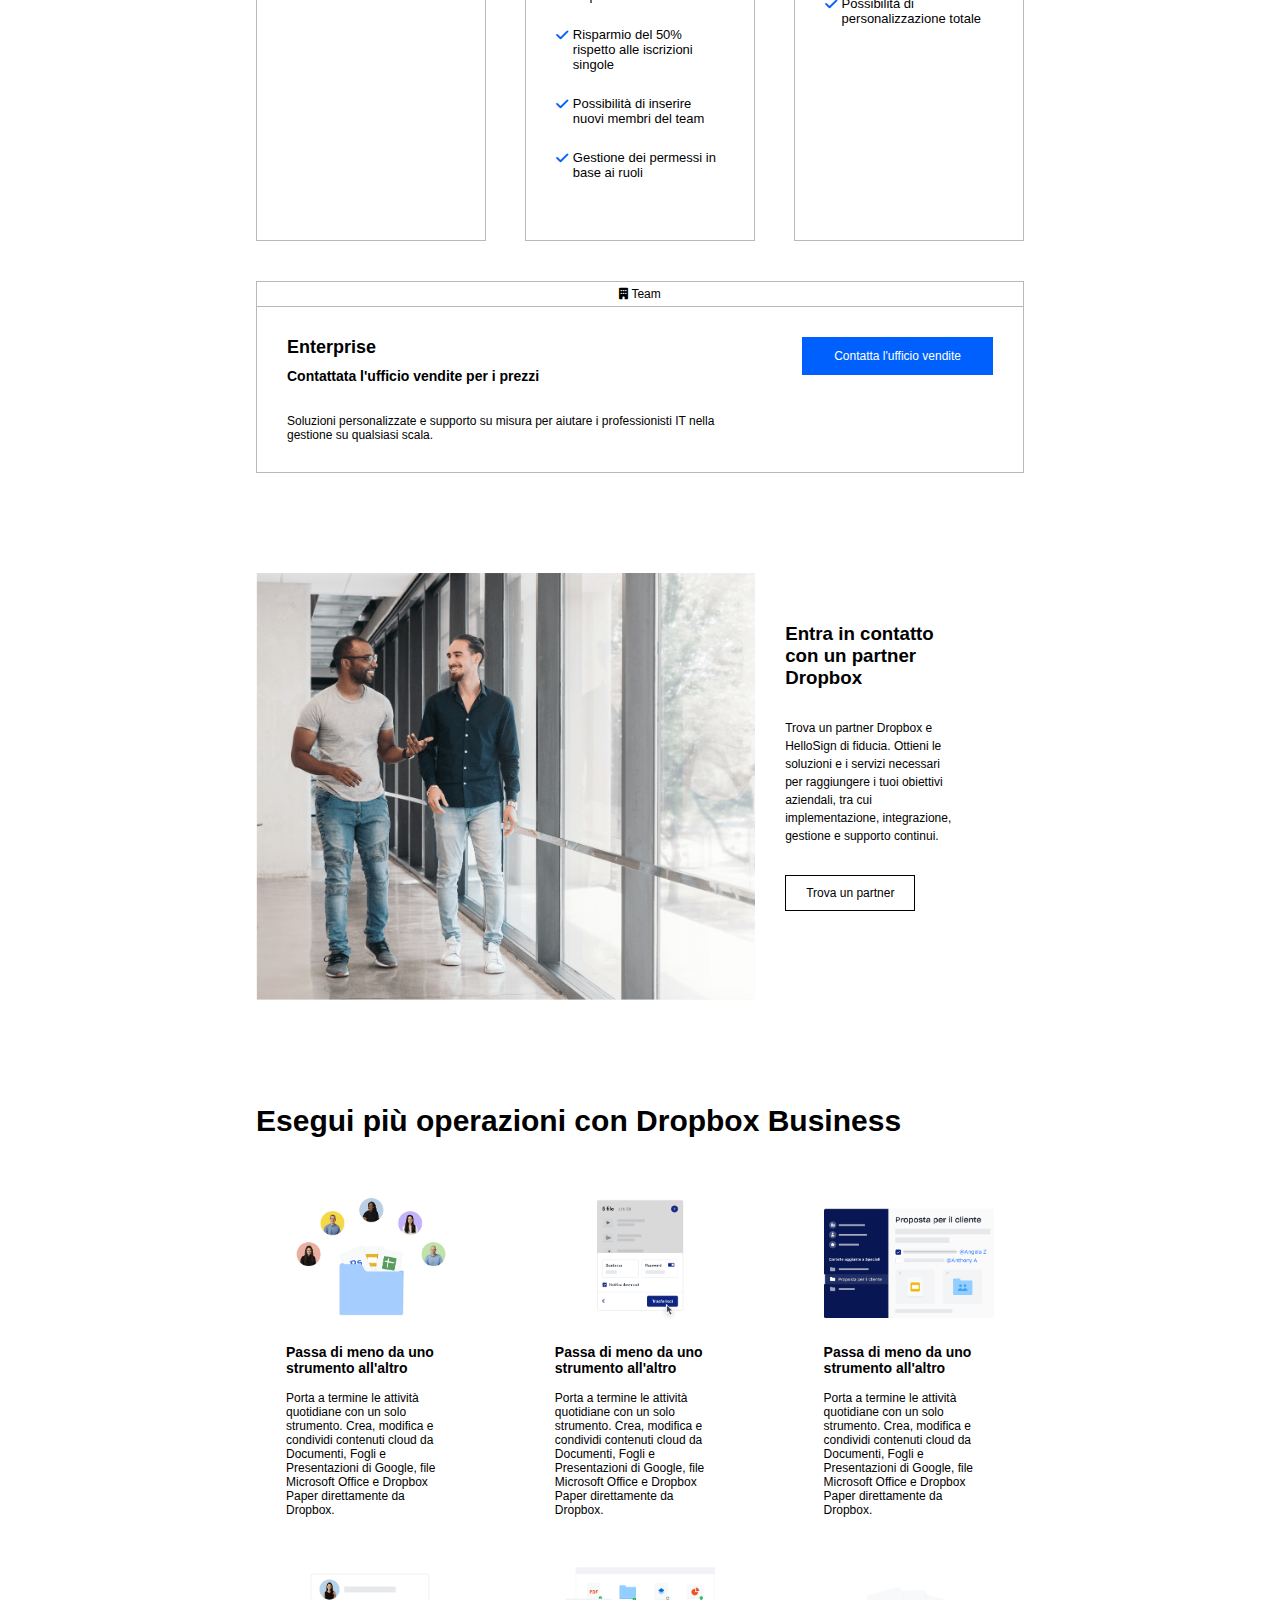
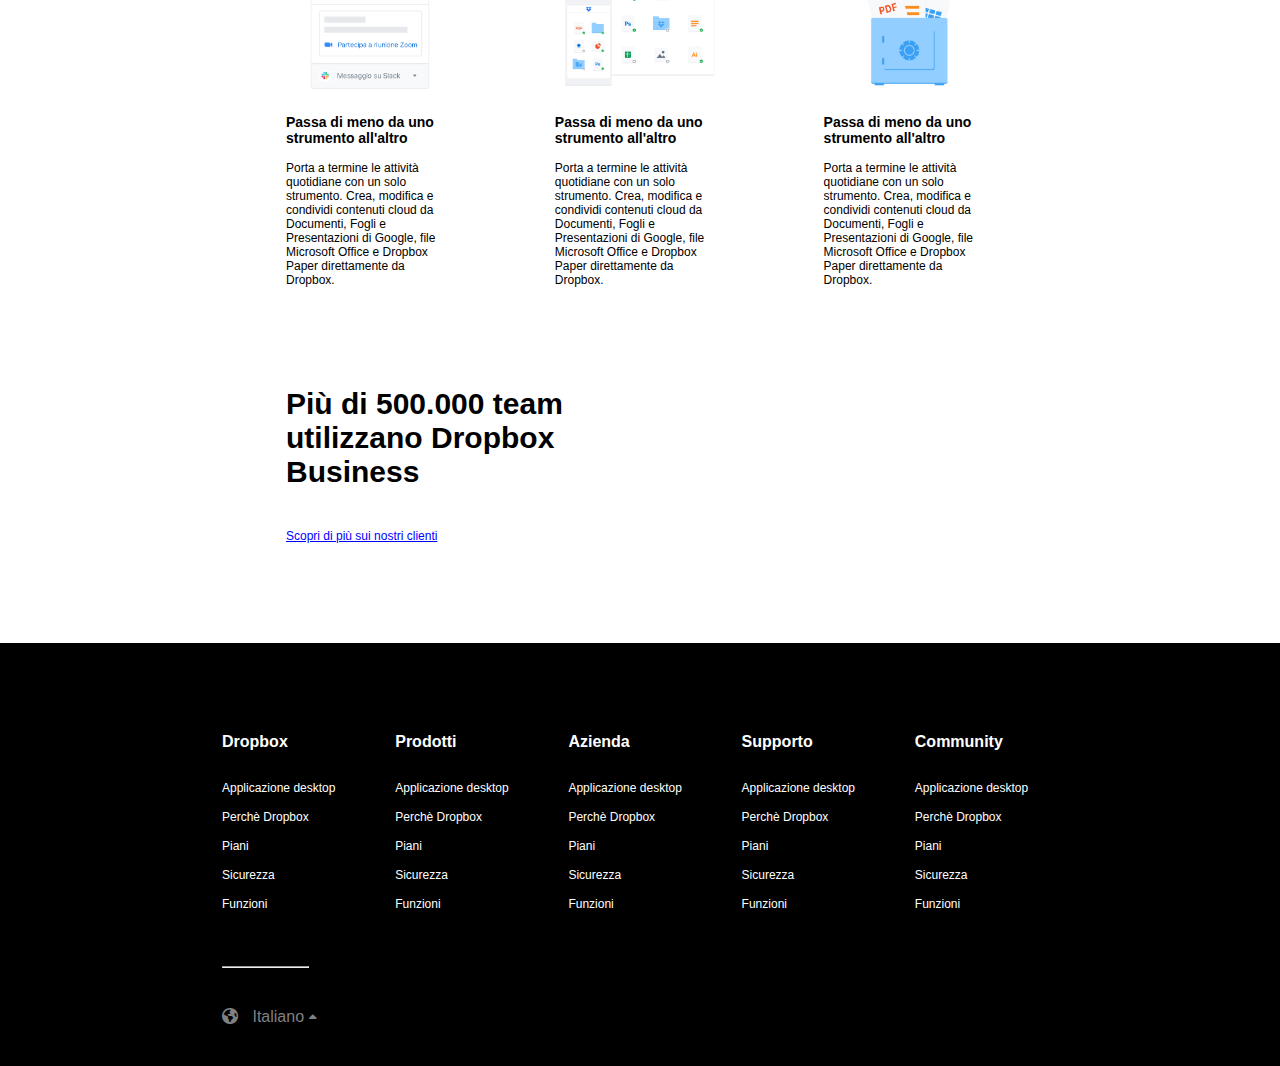
==== commit b6dc92cd: "[FIX] Fixed index and support: language dropdown" ====
--- a/bonus/index.html
+++ b/bonus/index.html
@@ -3,7 +3,7 @@
   <head>
     <meta charset="UTF-8">
     <meta name="viewport" content="width=device-width, initial-scale=1.0">
-    <title>Dropbox</title>
+    <title>Dropbox - Bonus</title>
     <link rel="stylesheet" href="https://cdnjs.cloudflare.com/ajax/libs/font-awesome/6.7.2/css/all.min.css" integrity="sha512-Evv84Mr4kqVGRNSgIGL/F/aIDqQb7xQ2vcrdIwxfjThSH8CSR7PBEakCr51Ck+w+/U6swU2Im1vVX0SVk9ABhg==" crossorigin="anonymous" referrerpolicy="no-referrer"/>
     <link rel="stylesheet" href="./css/style.css">
   </head>
@@ -502,11 +502,11 @@
           </div>
         </div>
         <!-- laguage -->
-        <hr class="col-20 mt-40 color-grey">
+        <hr class="col-10 mt-40 color-grey">
         <div class="mt-40 color-grey pb-40">
           <i class="fa-solid fa-earth-americas pr-10"></i>
-          <span>Italiano</span>
           <span class="dropdown">
+            <span>Italiano</span>
             <a href="#" id="language-caret"><i class="fa-solid fa-caret-up font-12"></i></a>
             <ul class="dropdown-content language">
               <li><a href="#">Italiano</a></li>
--- a/bonus/css/style.css
+++ b/bonus/css/style.css
@@ -10,6 +10,10 @@
   background-color: #fff;
 }
 
+.col-10{
+  width: 10%;
+}
+
 .col-20{
   width: 20%;
 }
@@ -226,6 +230,10 @@
 
 .gap-y{
   gap: 40px 0px;
+}
+
+.pos-rel{
+  position: relative;
 }
 
 /* page content style */
@@ -300,6 +308,13 @@
   width: 100%;
 }
 
+img[alt="jumbo-support"]{
+  width: 60%;
+  position: absolute;
+  right: 15%;
+  bottom: 20%;
+}
+
 .jumbo-arrow{
   margin-top: 50px;
 }
@@ -384,6 +399,10 @@
 /* partnership */
 img[alt=partner]{
   width: 100%;
+}
+
+img[alt=ai-chat]{
+  width: 60%;
 }
 
 #partner-btn{
@@ -448,6 +467,10 @@
   background-color: black;
 }
 
+.language li{
+  padding: 2px 0px;
+}
+
 .language a{
   color: grey;
 }
